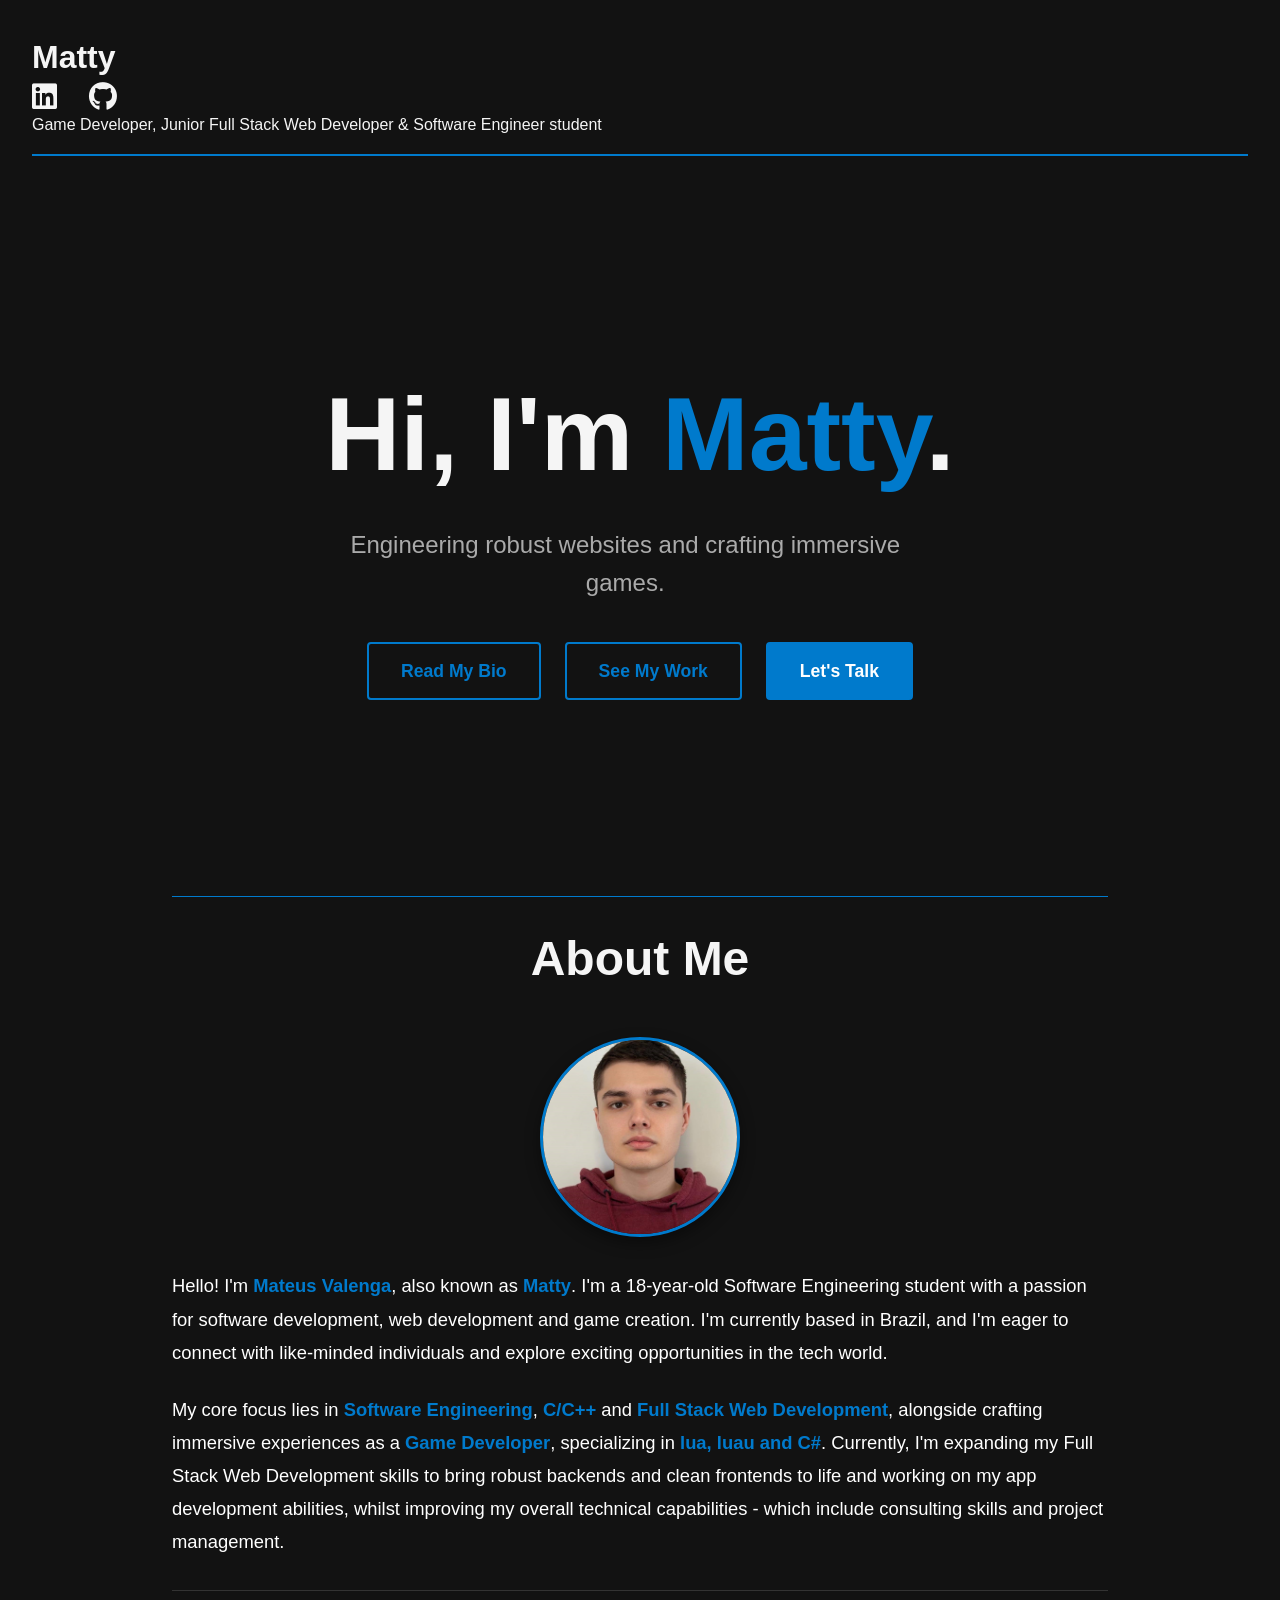
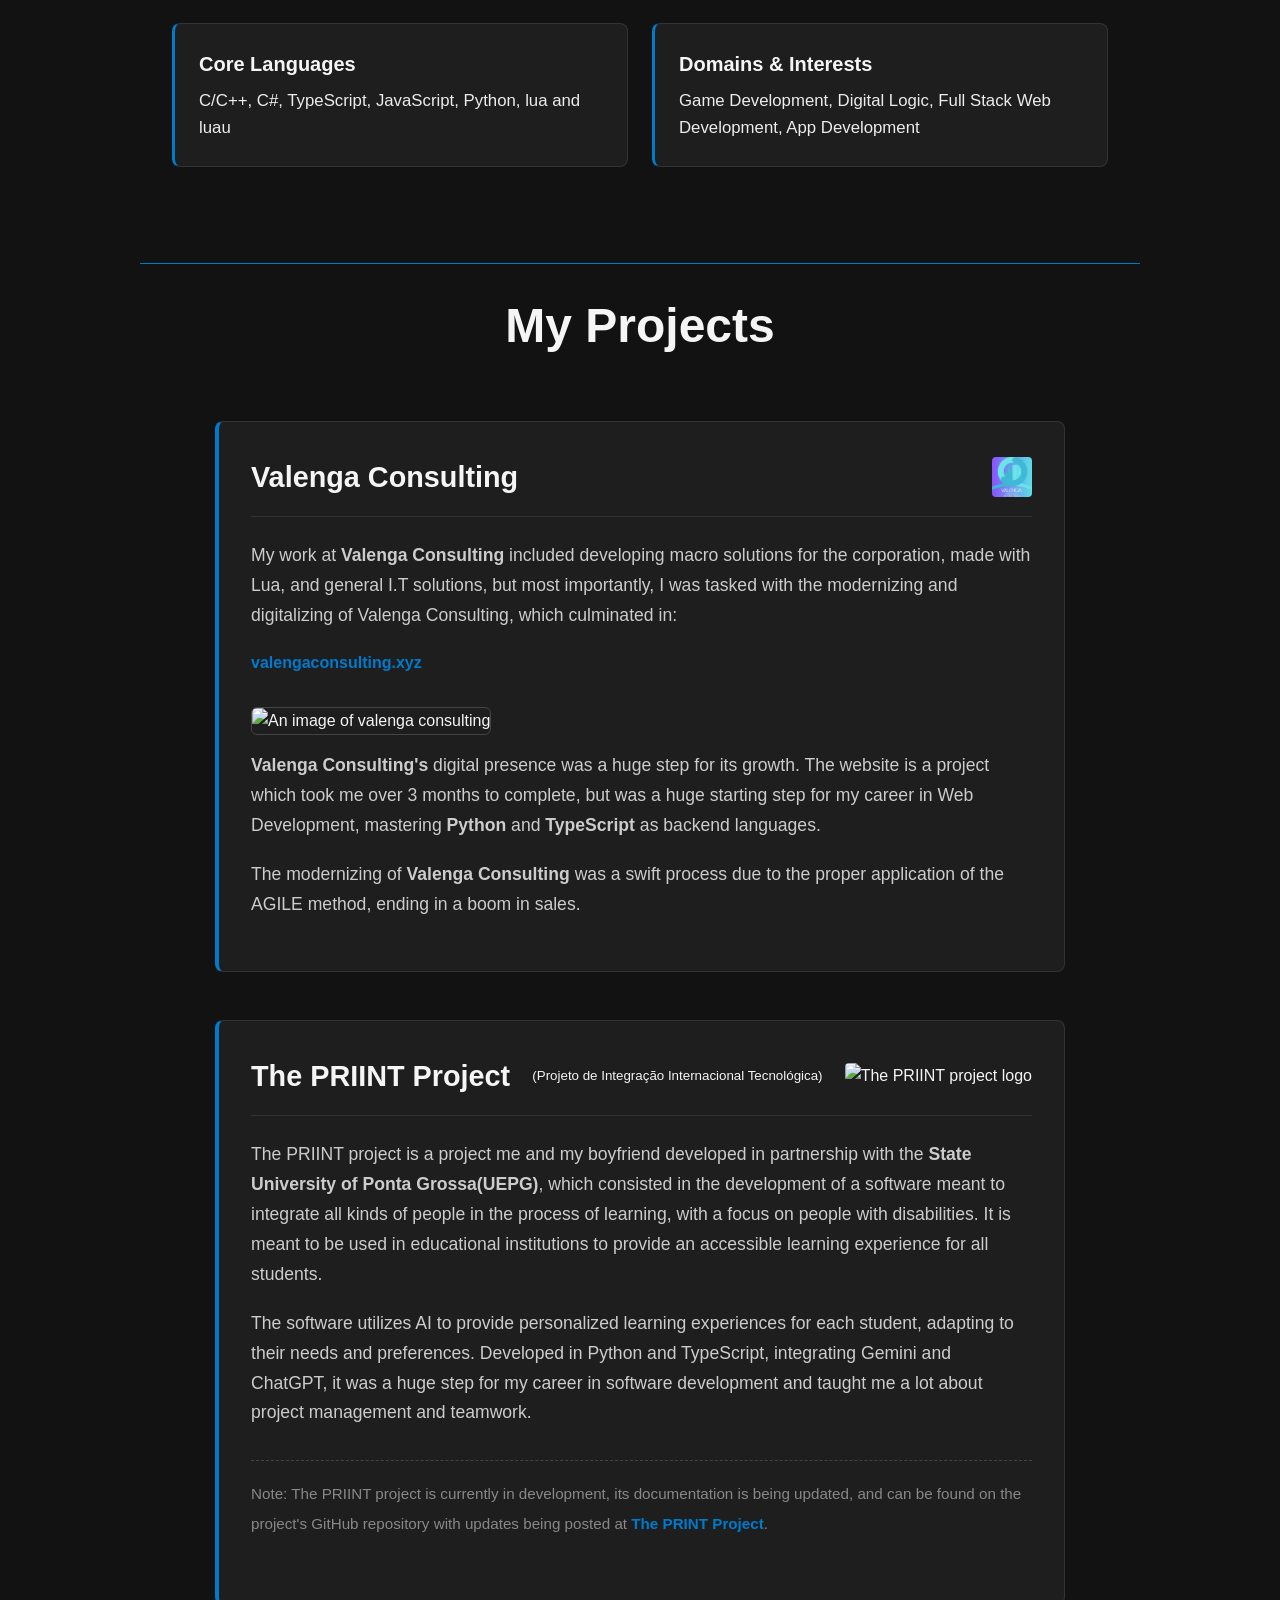
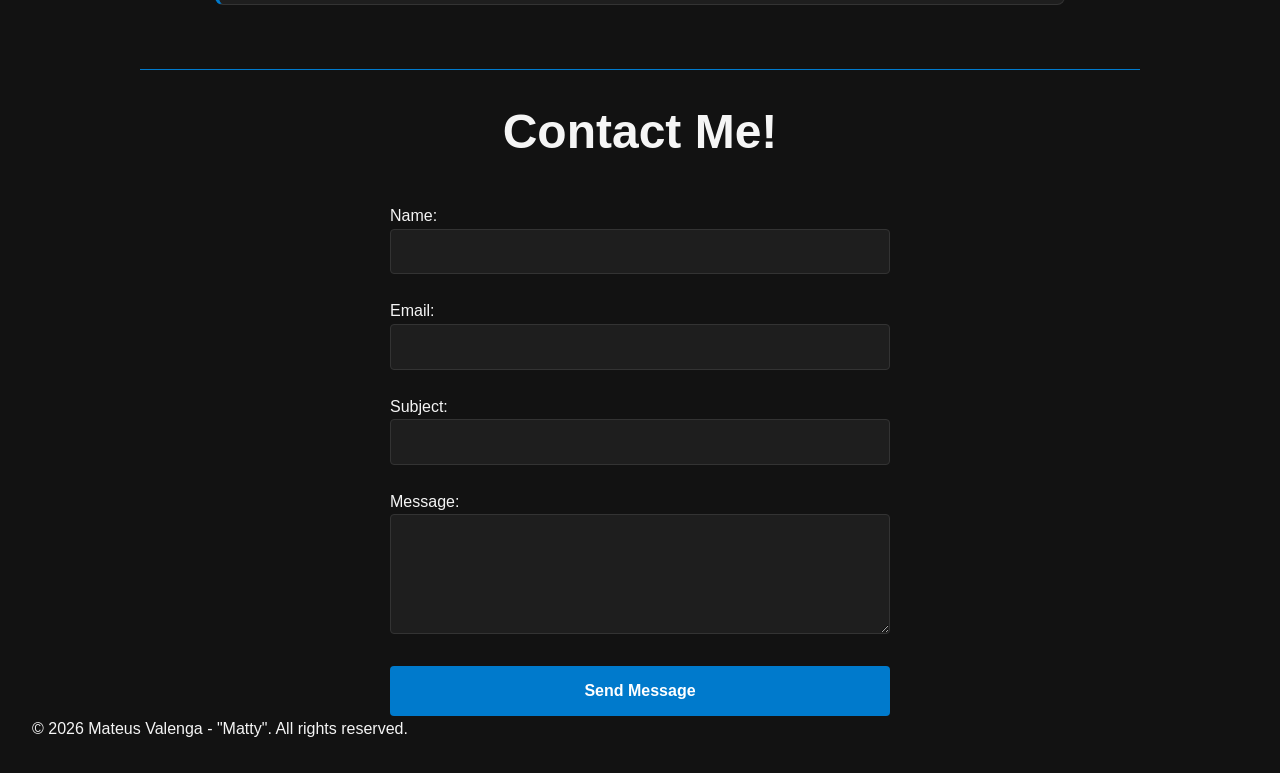
==== homepage.html @ 25f389d3 "things dude, things a" ====
<!DOCTYPE html>
<html lang="en">
    <head>
        <meta charset="UTF-8">
        <meta name="viewport" content="width=device-width, initial-scale=1.0">
        <title>Portfolio Matty</title>
        <link rel="stylesheet" href="https://cdnjs.cloudflare.com/ajax/libs/font-awesome/6.0.0/css/all.min.css">
        <link rel="stylesheet" href="homepage.css">
        <script type="text/javascript" src="https://cdn.jsdelivr.net/npm/@emailjs/browser@4/dist/email.min.js"></script>
    </head>
    <body>
<header>
    <div class="header-name-and-socials">
        <h1>Matty</h1>

        <div class="header-socials">
        <a href="https://www.linkedin.com/in/mateus-valenga-dos-santos-arruda-2534b1403/" target="_blank" class="social-link">
            <i class="fab fa-linkedin"></i>
        </a>
        <a href="https://github.com/Mateusbrfm" target="_blank" class="social-link">
            <i class="fab fa-github"></i>
        </a>
    </div>
        <p>Game Developer, Junior Full Stack Web Developer & Software Engineer student</p>
    </div>

</header>
<main>
    <section id="hero">
    <div class="hero-content">
        <h1>Hi, I'm <span class="highlight">Matty</span>.</h1>
        <p class="subtitle">Engineering robust websites and crafting immersive games.</p>
        
        <div class="hero-buttons">
            <a href="#about" class="btn btn-outline">Read My Bio</a>
            <a href="#projects" class="btn btn-outline">See My Work</a>
            <a href="#contact" class="btn btn-primary">Let's Talk</a>
        </div>
    </div>
</section>
    <section id="about">
        <h2>About Me</h2>
        <div class="about-container">
        <img src="FotoPortfolio.jpg" alt="A Portrait of Mateus Valenga, Matty" class="profile-pic">
            <div class="about-text">
              <p>
                Hello! I'm <strong>Mateus Valenga</strong>, also known as <strong>Matty</strong>. 
                I'm a 18-year-old Software Engineering student with a passion for software development, web development and game creation.
                I'm currently based in Brazil, and I'm eager to connect with like-minded individuals and explore exciting opportunities in the tech world.
                </p>
                <p>
                My core focus lies in <strong>Software Engineering</strong>, <strong>C/C++</strong> and <strong>Full Stack Web Development</strong>,
                alongside crafting immersive experiences as a <strong>Game Developer</strong>, specializing in <strong>lua, luau and C#</strong>. 
                Currently, I'm expanding my Full Stack Web Development skills to bring robust backends and clean frontends to life and working on my app development abilities, whilst improving my overall technical capabilities - which include
                consulting skills and project management.
                 </p>
        </div>
        
        <div class="skills-grid">
            <div class="skill-card">
                <h3>Core Languages</h3>
                <p>C/C++, C#, TypeScript, JavaScript, Python, lua and luau</p>
            </div>
            <div class="skill-card">
                <h3>Domains & Interests</h3>
                <p>Game Development, Digital Logic, Full Stack Web Development, App Development</p>
            </div>
        </div>
        </div>
    </section>
    <section id="projects">    
        <h2>My Projects</h2>
        <div class="projects-container">

            <div class="project-card">
                <div class="project-header">
                    <h3>Valenga Consulting</h3>
                    <img src="valengaconsultoria.png" alt="The logo of Valenga Consulting" class="project-logo">
                </div>
                
                <div class="project-content">  
                    <p>
                       My work at <strong>Valenga Consulting</strong> included developing macro solutions for the corporation, made with Lua,
                       and general I.T solutions, but most importantly, I was tasked with the modernizing and digitalizing of Valenga Consulting, which culminated in:
                    </p>
                    <a href="https://valengaconsulting.xyz" target="_blank" class="project-link">valengaconsulting.xyz</a> 
                    <br>
                    <img src="valengaconsultingsite.png" alt="An image of valenga consulting" class="project-screenshot"><br>
                    
                    <p> 
                    <strong>Valenga Consulting's</strong> digital presence was a huge step for its growth. The website
                        is a project which took me over 3 months to complete, but was a huge starting step for my career in Web Development, mastering 
                       <strong>Python</strong> and <strong>TypeScript</strong> as backend languages.
                    </p>
                    <p> 
                    The modernizing of <strong>Valenga Consulting</strong> was a swift process due to the proper application of the AGILE method, ending in a boom in sales.
                    </p>
                </div>
            </div>

            <div class="project-card">   
                <div class="project-header">
                    <h3>The PRIINT Project</h3>
                    <sub>(Projeto de Integração Internacional Tecnológica)</sub>
                    <img src="..." alt="The PRIINT project logo" class="project-logo">
                </div>

                <div class="project-content">
                    <p>
                        The PRIINT project is a project me and my boyfriend developed in partnership with the <strong>State University of Ponta Grossa(UEPG)</strong>, which consisted in the development of a software 
                        meant to integrate all kinds of people in the process of learning, with a focus on people with disabilities. 
                        It is meant to be used in educational institutions to provide an accessible learning experience for all students.
                    </p>
                    <p>
                        The software utilizes AI to provide personalized learning experiences for each student, adapting to their needs and preferences. 
                        Developed in Python and TypeScript, integrating Gemini and ChatGPT, it was a huge step for my career in software development and taught me a lot about project management and teamwork.
                    </p>
                    <div class="project-note">
                        <p><sub>Note: The PRIINT project is currently in development, its documentation is being updated, and can be found on the project's GitHub repository
                        with updates being posted at <a href="https://www.ThePRIINTproject.com.br" target="_blank" class="project-link">The PRINT Project</a>.</sub></p>
                    </div>
                </div>
            </div>

        </div>
    </section>
    <section id="contact">
        <h2>Contact Me!</h2>
            <form id="contact-form">

                    <div>
                    <label for="name">Name:</label>
                    <input type="text" id="name" name="name" required>
                    </div>

                    <div>               
                    <label for="email">Email:</label>
                    <input type="email" id="email" name="email" required>
                    </div>
                    <div>
                    <label for="title">Subject:</label>
                    <input type="text" id="title" name="title" required>
                    </div>
                    <div>
                    <label for="message">Message:</label>
                    <textarea id="message" name="message" required></textarea>
                    </div>

                    <button type="submit">Send Message</button>
             </form>
         </section>
</main>
    <footer>
        <p>&copy; 2026 Mateus Valenga - "Matty". All rights reserved.</p>
    </footer>

     <script src="homepage.js" defer></script>
    </body>
</html>
---- homepage.css ----
:root {
    --bg-color: #121212;
    --text-color: #f5f5f5;
    --accent-color: #007acc; 
    --input-bg: #1e1e1e;
}

* {
    margin: 0;
    padding: 0;
    box-sizing: border-box;
    font-family: 'Segoe UI', Tahoma, Geneva, Verdana, sans-serif;
}

body {
    background-color: var(--bg-color);
    color: var(--text-color);
    line-height: 1.6;
    padding: 2rem;
}
h2 {
    font-size: 3rem;
    margin-bottom: 2rem;
    padding-bottom: 0.5rem;
    color: var(--text-color);
    text-align: center;
    
}
header {
    border-bottom: 2px solid var(--accent-color);
    padding-bottom: 1rem;
    margin-bottom: 4rem; 
}
.header-socials {
    display: flex;
    gap: 2rem; /* Aumentamos um pouco o espaço para os ícones "respirarem" */
}

.social-link {
    color: var(--text-color);
    font-size: 1.8rem; /* Tamanho confortável para ícones de cabeçalho */
    text-decoration: none;
    transition: transform 0.3s ease, color 0.3s ease;
}

.social-link:hover {
    color: var(--accent-color);
    transform: translateY(-3px); /* Pequena animação de "salto" ao passar o rato */
}

/* Garante que o ícone interno (i) herde o comportamento */
.social-link i {
    display: block;
}

/* --- Hero Section --- */

#hero {
    display: flex;
    flex-direction: column;
    align-items: center;
    justify-content: center;
    min-height: 68vh; /* 68% da tela */
    text-align: center;
    margin-bottom: 2rem;
}

#hero h1 {
    font-size: 6.5rem; 
    margin-bottom: 0.5rem;
    color: var(--text-color);
}

.highlight {
    color: var(--accent-color); 
}

.subtitle {
    font-size: 1.5rem;
    color: #aaaaaa;
    margin-bottom: 2.5rem;
    max-width: 600px;
}

/* --- Hero Buttons --- */
.hero-buttons {
    display: flex;
    gap: 1.5rem;
    justify-content: center;
}

.btn {
    padding: 0.8rem 2rem;
    font-size: 1.1rem;
    font-weight: bold;
    border-radius: 4px;
    text-decoration: none; /* Tira o sublinhado do link */
    transition: all 0.3s ease;
}

.btn-primary {
    background-color: var(--accent-color);
    color: white;
    border: 2px solid var(--accent-color);
}

.btn-primary:hover {
    background-color: #005999;
    border-color: #005999;
}

.btn-outline {
    background-color: transparent;
    color: var(--accent-color);
    border: 2px solid var(--accent-color);
}

.btn-outline:hover {
    background-color: rgba(0, 122, 204, 0.1); /* Um azul super transparente no fundo */
}

/* --- About Section --- */

#about {
    display: flex;
    flex-direction: column;
    align-items: center;
    width: 100%;
    max-width: 1000px; 
    margin: 0 auto 4rem auto; 
    padding: 2rem;
}
#about h2 {
    color: var(--text-color);
    border-top: 1.5px solid var(--accent-color);
    padding-top: 1.5rem;
    width: 100%;
    max-width: 1000px;
    margin: 0 auto 2rem auto;
}

.about-content {
    display: flex;
    flex-direction: column; 
    align-items: center; 
    width: 100%;
}

.profile-pic {
    display: block;
    margin: 0 auto 2rem auto; 
    width: 200px; 
    height: 200px;
    border-radius: 50%; 
    object-fit: cover; 
    border: 3px solid var(--accent-color); 
    box-shadow: 0 6px 15px rgba(0, 0, 0, 0.4)
}


.about-text {
    flex: 1; 
    text-align: left; 
}

.about-text p {
    font-size: 1.15rem;
    color: #ffffff;
    margin-bottom: 1.5rem;
    line-height: 1.8;
}

.about-text strong {
    color: var(--accent-color); 
}


.skills-grid {
    display: grid;
    grid-template-columns: 1fr 1fr; 
    gap: 1.5rem;
    margin-top: 2rem;
    border-top: 1px solid #333; 
    padding-top: 2rem;
}

.skill-card {
    background-color: var(--input-bg); 
    padding: 1.5rem;
    border-radius: 8px;
    border: 1px solid #333;
    border-left: 3px solid var(--accent-color); 
}

.skill-card h3 {
    color: var(--text-color);
    margin-bottom: 0.5rem;
    font-size: 1.25rem;
}

.skill-card p {
    color: #ececec;
    font-size: 1.05rem;
}
/* --- Projects Section --- */
#projects {
    display: flex;
    flex-direction: column;
    align-items: center;
    width: 100%;

    margin: 0 auto 4rem auto;
}

#projects h2 {
    color: var(--text-color);
    border-top: 1.5px solid var(--accent-color);
    padding-top: 1.5rem;
    width: 100%;
    max-width: 1000px;
    margin: 0 auto 3rem auto;
    text-align: center;
}

/* O container que segura todos os cartões */
.projects-container {
    display: flex;
    flex-direction: column;
    gap: 3rem; /* Espaço entre o Projeto 1 e o Projeto 2 */
    width: 100%;
    max-width: 850px; /* Mantém a mesma simetria do About Me */
}
/* O link do projeto, que fica na note do cartão */
.project-link{
    display: inline-block;
    color: var(--accent-color);
    font-weight: bold;
    text-decoration: none;
    margin-bottom: 1rem;
    transition: color 0.2s;
}

/* O Cartão de cada projeto */
.project-card {
    background-color: var(--input-bg);
    border: 1px solid #333;
    border-radius: 8px;
    padding: 2rem;
    border-left: 4px solid var(--accent-color); /* Detalhe visual na lateral */
    transition: transform 0.3s ease, box-shadow 0.3s ease;
}

.project-card:hover {
    transform: translateY(-5px); /* Efeito sutil de levantar ao passar o mouse */
    box-shadow: 0 8px 25px rgba(0, 0, 0, 0.6);
}

/* Cabeçalho do Cartão (Título + Logo) */
.project-header {
    display: flex;
    align-items: center;
    justify-content: space-between;
    margin-bottom: 1.5rem;
    border-bottom: 1px solid #333;
    padding-bottom: 1rem;
}

.project-header h3 {
    font-size: 1.8rem;
    color: var(--text-color);
}

.project-logo {
    max-height: 40px; /* Garante que os logos fiquem num tamanho padronizado */
    border-radius: 4px;
}

/* Textos e Imagens dentro do Cartão */
.project-content p {
    color: #cccccc;
    font-size: 1.1rem;
    margin-bottom: 1.2rem;
    line-height: 1.7;
}

.project-screenshot {
    width: 100%;
    max-height: 400px; /* Impede que prints gigantes quebrem a tela */
    object-fit: cover;
    border-radius: 6px;
    margin: 1rem 0;
    border: 1px solid #444;
}

.project-link {
    display: inline-block;
    color: var(--accent-color);
    font-weight: bold;
    text-decoration: none;
    margin-bottom: 1rem;
    transition: color 0.2s;
}

.project-link:hover {
    color: #fff;
    text-decoration: underline;
}

.project-note {
    margin-top: 2rem;
    padding-top: 1rem;
    border-top: 1px dashed #444;
}

.project-note p, .project-note sub {
    color: #888;
    font-size: 0.95rem;
}
/* --- Contact Section --- */
#contact {
    display: flex;
    flex-direction: column;
    align-items: center; 
    justify-content: center;
    width: 100%;
    margin-top: 4rem; 
}

#contact h2 {
    color: var(--text-color);
    border-top: 1.5px solid var(--accent-color);
    padding-top: 1.5rem; 
    width: 100%;
    max-width: 1000px; 
    margin: 0 auto 1.5rem auto; 
}


#contact-form {
    display: flex;
    flex-direction: column;
    gap: 1.5rem; 
    width: 100%;
    max-width: 500px;
    text-align: left; 
}

input, textarea {
    padding: 0.8rem;
    border: 1px solid #333;
    border-radius: 4px;
    background-color: var(--input-bg);
    color: var(--text-color);
    font-size: 1rem;
    text-align: left;
    width: 100%; 
}

textarea {
    resize: vertical;
    min-height: 120px;

}

/* --- Contact Form Button --- */
button {
    padding: 1rem;
    background-color: var(--accent-color);
    color: white;
    border: none;
    border-radius: 4px;
    cursor: pointer;
    font-size: 1rem;
    font-weight: bold;
    transition: background-color 0.3s ease;
}

button:hover {
    background-color: #005999;
}

button:disabled {
    background-color: #555;
    cursor: not-allowed;
}
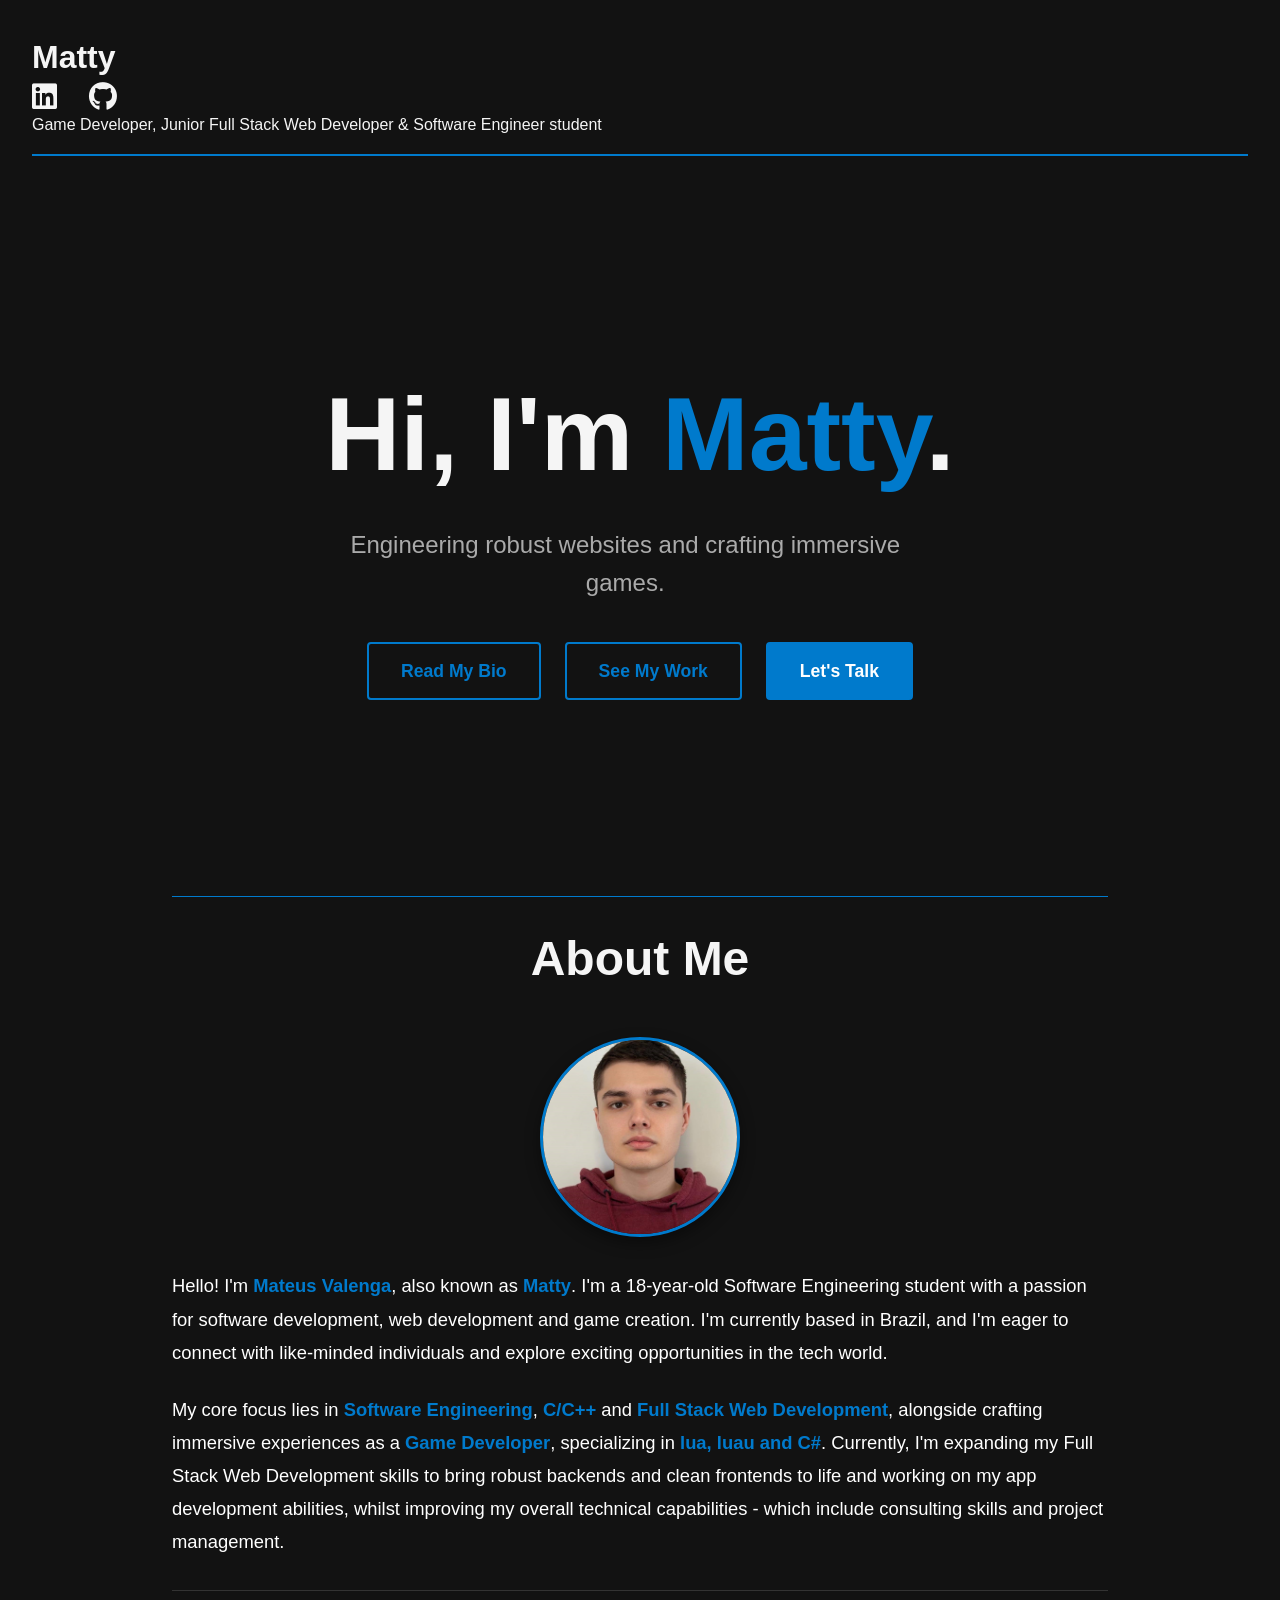
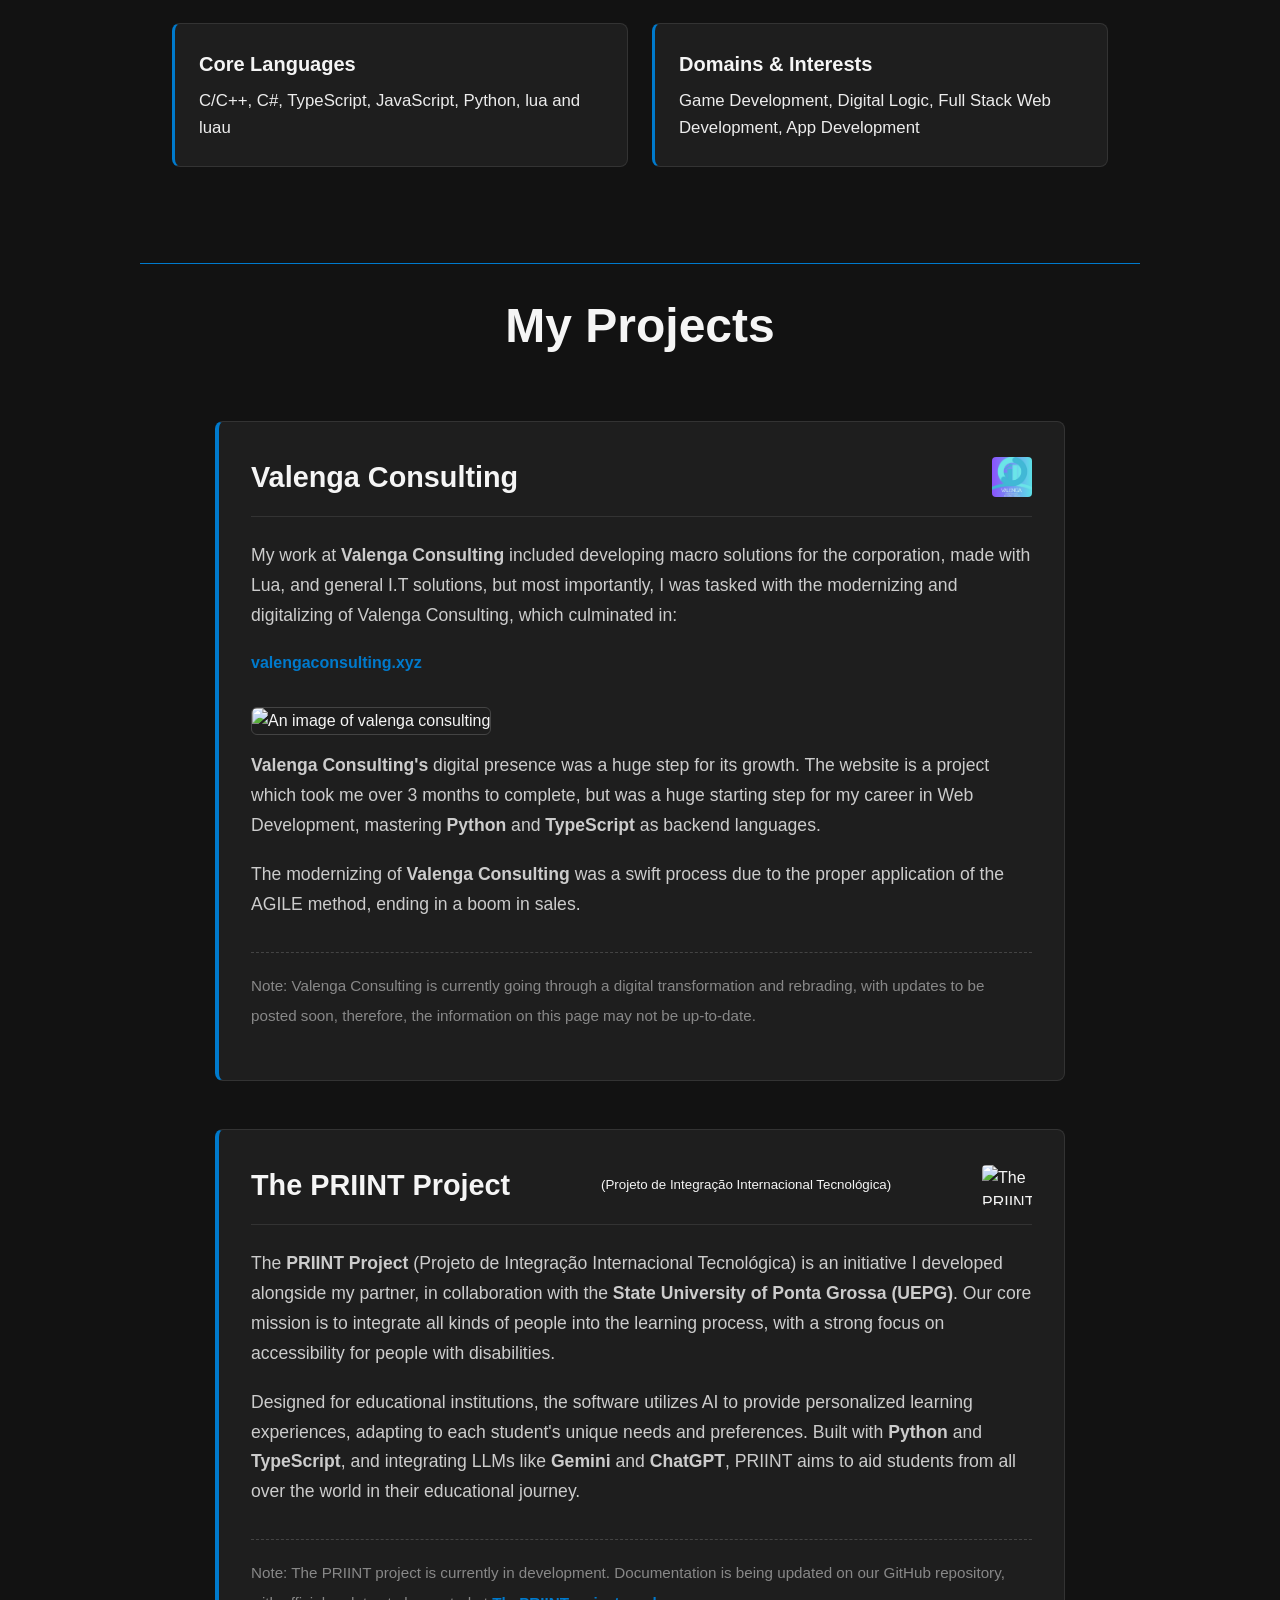
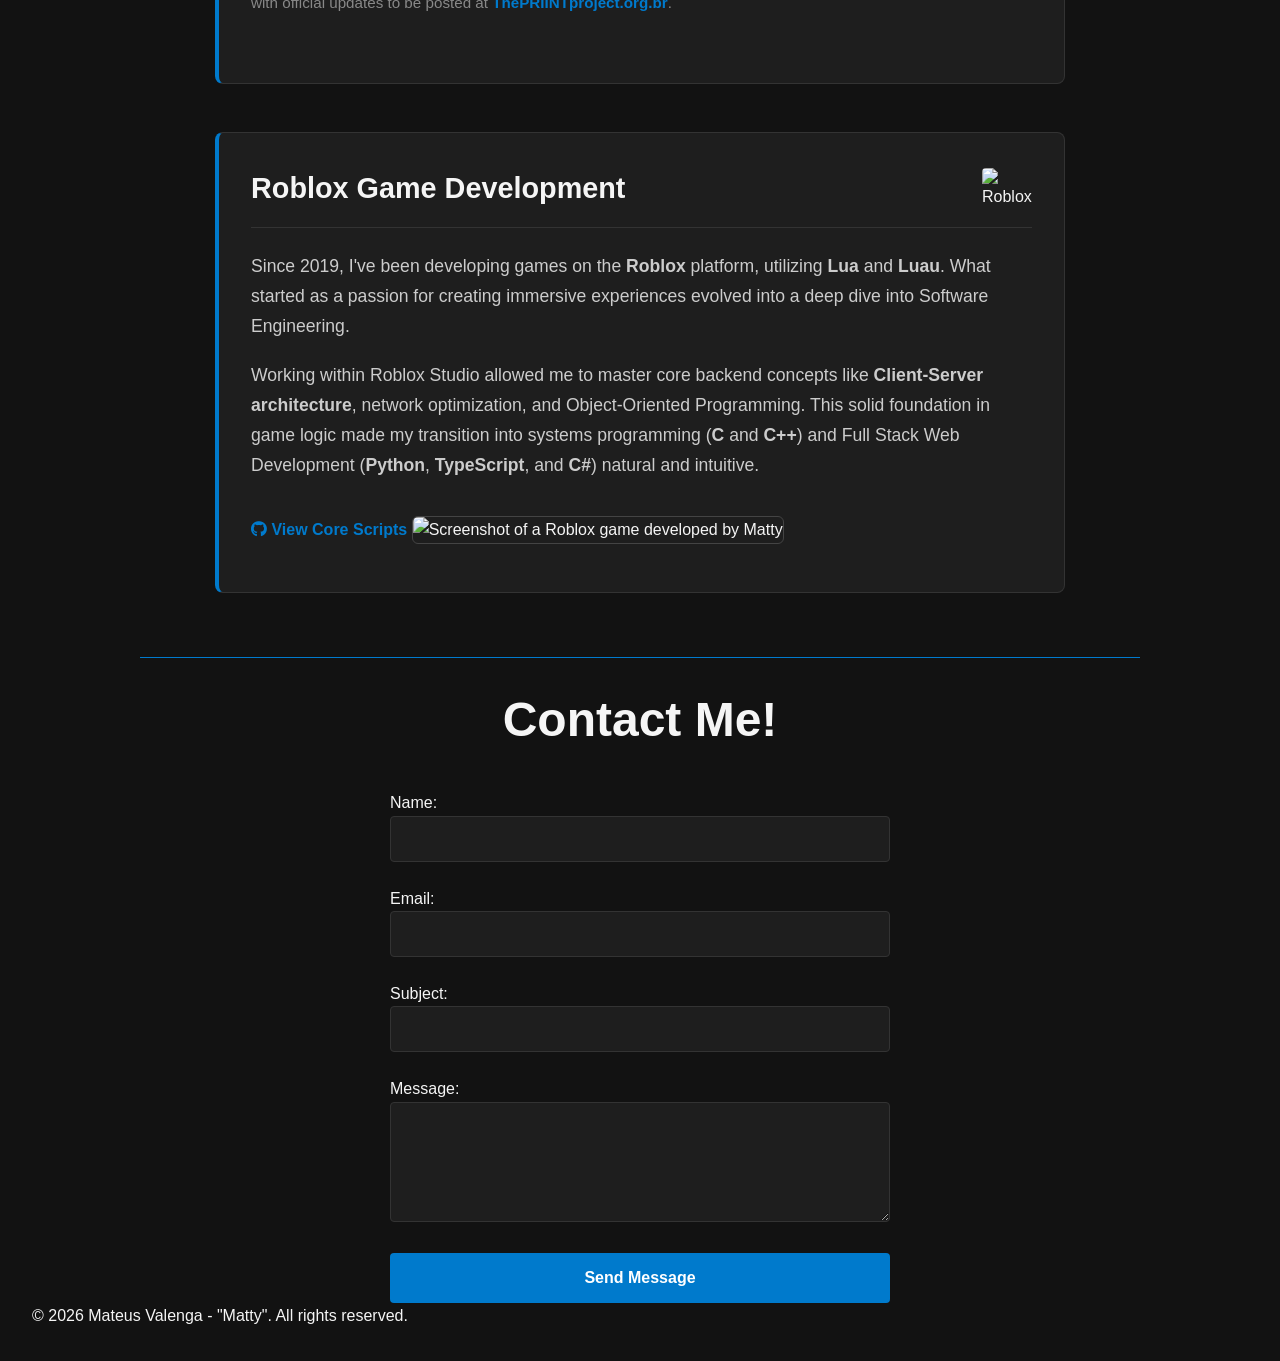
==== commit 284e3569: "third commit" ====
--- a/homepage.html
+++ b/homepage.html
@@ -17,7 +17,7 @@
         <a href="https://www.linkedin.com/in/mateus-valenga-dos-santos-arruda-2534b1403/" target="_blank" class="social-link">
             <i class="fab fa-linkedin"></i>
         </a>
-        <a href="https://github.com/Mateusbrfm" target="_blank" class="social-link">
+        <a href="https://github.com/TyxMatty" target="_blank" class="social-link">
             <i class="fab fa-github"></i>
         </a>
     </div>
@@ -37,11 +37,11 @@
             <a href="#contact" class="btn btn-primary">Let's Talk</a>
         </div>
     </div>
-</section>
+    </section>
     <section id="about">
         <h2>About Me</h2>
         <div class="about-container">
-        <img src="FotoPortfolio.jpg" alt="A Portrait of Mateus Valenga, Matty" class="profile-pic">
+         <img src="FotoPortfolio.jpg" alt="A Portrait of Mateus Valenga, Matty" class="profile-pic">
             <div class="about-text">
               <p>
                 Hello! I'm <strong>Mateus Valenga</strong>, also known as <strong>Matty</strong>. 
@@ -54,31 +54,31 @@
                 Currently, I'm expanding my Full Stack Web Development skills to bring robust backends and clean frontends to life and working on my app development abilities, whilst improving my overall technical capabilities - which include
                 consulting skills and project management.
                  </p>
-        </div>
+            </div>
         
-        <div class="skills-grid">
-            <div class="skill-card">
+            <div class="skills-grid">
+                <div class="skill-card">
                 <h3>Core Languages</h3>
                 <p>C/C++, C#, TypeScript, JavaScript, Python, lua and luau</p>
+                </div>
+
+                <div class="skill-card">
+                   <h3>Domains & Interests</h3>
+                    <p>Game Development, Digital Logic, Full Stack Web Development, App Development</p>
+                </div>
             </div>
-            <div class="skill-card">
-                <h3>Domains & Interests</h3>
-                <p>Game Development, Digital Logic, Full Stack Web Development, App Development</p>
-            </div>
-        </div>
         </div>
     </section>
     <section id="projects">    
-        <h2>My Projects</h2>
-        <div class="projects-container">
-
-            <div class="project-card">
-                <div class="project-header">
+     <h2>My Projects</h2>
+       <div class="projects-container">
+         <div class="project-card">
+             <div class="project-header">
                     <h3>Valenga Consulting</h3>
                     <img src="valengaconsultoria.png" alt="The logo of Valenga Consulting" class="project-logo">
-                </div>
+             </div>
                 
-                <div class="project-content">  
+             <div class="project-content">  
                     <p>
                        My work at <strong>Valenga Consulting</strong> included developing macro solutions for the corporation, made with Lua,
                        and general I.T solutions, but most importantly, I was tasked with the modernizing and digitalizing of Valenga Consulting, which culminated in:
@@ -95,9 +95,11 @@
                     <p> 
                     The modernizing of <strong>Valenga Consulting</strong> was a swift process due to the proper application of the AGILE method, ending in a boom in sales.
                     </p>
-                </div>
-            </div>
-
+                    <div class="project-note">
+                        <p><sub>Note: Valenga Consulting is currently going through a digital transformation and rebrading, with updates to be posted soon, therefore, the information on this page may not be up-to-date.</sub></p>
+                    </div>
+             </div>
+         </div>
             <div class="project-card">   
                 <div class="project-header">
                     <h3>The PRIINT Project</h3>
@@ -107,32 +109,47 @@
 
                 <div class="project-content">
                     <p>
-                        The PRIINT project is a project me and my boyfriend developed in partnership with the <strong>State University of Ponta Grossa(UEPG)</strong>, which consisted in the development of a software 
-                        meant to integrate all kinds of people in the process of learning, with a focus on people with disabilities. 
-                        It is meant to be used in educational institutions to provide an accessible learning experience for all students.
+                        The <strong>PRIINT Project</strong> (Projeto de Integração Internacional Tecnológica) is an initiative I developed alongside my partner, in collaboration with the <strong>State University of Ponta Grossa (UEPG)</strong>. 
+                        Our core mission is to integrate all kinds of people into the learning process, with a strong focus on accessibility for people with disabilities.
                     </p>
                     <p>
-                        The software utilizes AI to provide personalized learning experiences for each student, adapting to their needs and preferences. 
-                        Developed in Python and TypeScript, integrating Gemini and ChatGPT, it was a huge step for my career in software development and taught me a lot about project management and teamwork.
+                        Designed for educational institutions, the software utilizes AI to provide personalized learning experiences, adapting to each student's unique needs and preferences. 
+                        Built with <strong>Python</strong> and <strong>TypeScript</strong>, and integrating LLMs like <strong>Gemini</strong> and <strong>ChatGPT</strong>, PRIINT aims to aid students from all over the world in their educational journey.
                     </p>
                     <div class="project-note">
-                        <p><sub>Note: The PRIINT project is currently in development, its documentation is being updated, and can be found on the project's GitHub repository
-                        with updates being posted at <a href="https://www.ThePRIINTproject.com.br" target="_blank" class="project-link">The PRINT Project</a>.</sub></p>
+                        <p><sub>Note: The PRIINT project is currently in development. Documentation is being updated on our GitHub repository, with official updates to be posted at <a href="https://www.ThePRIINTproject.org.br" target="_blank" class="project-link">ThePRIINTproject.org.br</a>.</sub></p>
                     </div>
                 </div>
             </div>
+            <div class="project-card">
+                <div class="project-header">
+                    <h3>Roblox Game Development</h3>
+                    <img src="Roblox_StudioLOGO.png" alt="Roblox Studio Logo" class="project-logo">
+                </div>
 
-        </div>
+                <div class="project-content">
+                    <p>
+                        Since 2019, I've been developing games on the <strong>Roblox</strong> platform, utilizing <strong>Lua</strong> and <strong>Luau</strong>. What started as a passion for creating immersive experiences evolved into a deep dive into Software Engineering.
+                    </p>
+                        <p>
+                            Working within Roblox Studio allowed me to master core backend concepts like <strong>Client-Server architecture</strong>, network optimization, and Object-Oriented Programming. This solid foundation in game logic made my transition into systems programming (<strong>C</strong> and <strong>C++</strong>) and Full Stack Web Development (<strong>Python</strong>, <strong>TypeScript</strong>, and <strong>C#</strong>) natural and intuitive.
+                        </p>
+                    
+                    <a href="https://github.com/TyxMatty/roblox-scripts" target="_blank" class="project-link">
+                        <i class="fab fa-github"></i> View Core Scripts
+                    </a>
+                    
+                    <img src="..." alt="Screenshot of a Roblox game developed by Matty" class="project-screenshot">
+                </div>
+            </div>
     </section>
     <section id="contact">
         <h2>Contact Me!</h2>
             <form id="contact-form">
-
                     <div>
                     <label for="name">Name:</label>
                     <input type="text" id="name" name="name" required>
                     </div>
-
                     <div>               
                     <label for="email">Email:</label>
                     <input type="email" id="email" name="email" required>
@@ -145,7 +162,6 @@
                     <label for="message">Message:</label>
                     <textarea id="message" name="message" required></textarea>
                     </div>
-
                     <button type="submit">Send Message</button>
              </form>
          </section>
--- a/homepage.css
+++ b/homepage.css
@@ -33,22 +33,21 @@
 }
 .header-socials {
     display: flex;
-    gap: 2rem; /* Aumentamos um pouco o espaço para os ícones "respirarem" */
+    gap: 2rem; 
 }
 
 .social-link {
     color: var(--text-color);
-    font-size: 1.8rem; /* Tamanho confortável para ícones de cabeçalho */
+    font-size: 1.8rem; 
     text-decoration: none;
     transition: transform 0.3s ease, color 0.3s ease;
 }
 
 .social-link:hover {
     color: var(--accent-color);
-    transform: translateY(-3px); /* Pequena animação de "salto" ao passar o rato */
-}
-
-/* Garante que o ícone interno (i) herde o comportamento */
+    transform: translateY(-3px); 
+
+}
 .social-link i {
     display: block;
 }
@@ -94,7 +93,7 @@
     font-size: 1.1rem;
     font-weight: bold;
     border-radius: 4px;
-    text-decoration: none; /* Tira o sublinhado do link */
+    text-decoration: none; 
     transition: all 0.3s ease;
 }
 
@@ -116,7 +115,7 @@
 }
 
 .btn-outline:hover {
-    background-color: rgba(0, 122, 204, 0.1); /* Um azul super transparente no fundo */
+    background-color: rgba(0, 122, 204, 0.1); 
 }
 
 /* --- About Section --- */
@@ -226,11 +225,11 @@
 .projects-container {
     display: flex;
     flex-direction: column;
-    gap: 3rem; /* Espaço entre o Projeto 1 e o Projeto 2 */
-    width: 100%;
-    max-width: 850px; /* Mantém a mesma simetria do About Me */
-}
-/* O link do projeto, que fica na note do cartão */
+    gap: 3rem; 
+    width: 100%;
+    max-width: 850px; 
+}
+
 .project-link{
     display: inline-block;
     color: var(--accent-color);
@@ -240,22 +239,22 @@
     transition: color 0.2s;
 }
 
-/* O Cartão de cada projeto */
+
 .project-card {
     background-color: var(--input-bg);
     border: 1px solid #333;
     border-radius: 8px;
     padding: 2rem;
-    border-left: 4px solid var(--accent-color); /* Detalhe visual na lateral */
+    border-left: 4px solid var(--accent-color); 
     transition: transform 0.3s ease, box-shadow 0.3s ease;
 }
 
 .project-card:hover {
-    transform: translateY(-5px); /* Efeito sutil de levantar ao passar o mouse */
+    transform: translateY(-5px); 
     box-shadow: 0 8px 25px rgba(0, 0, 0, 0.6);
 }
 
-/* Cabeçalho do Cartão (Título + Logo) */
+
 .project-header {
     display: flex;
     align-items: center;
@@ -272,7 +271,10 @@
 
 .project-logo {
     max-height: 40px; /* Garante que os logos fiquem num tamanho padronizado */
+    min-height: 40px;
+    max-width: 50px;
     border-radius: 4px;
+    object-fit: cover;
 }
 
 /* Textos e Imagens dentro do Cartão */
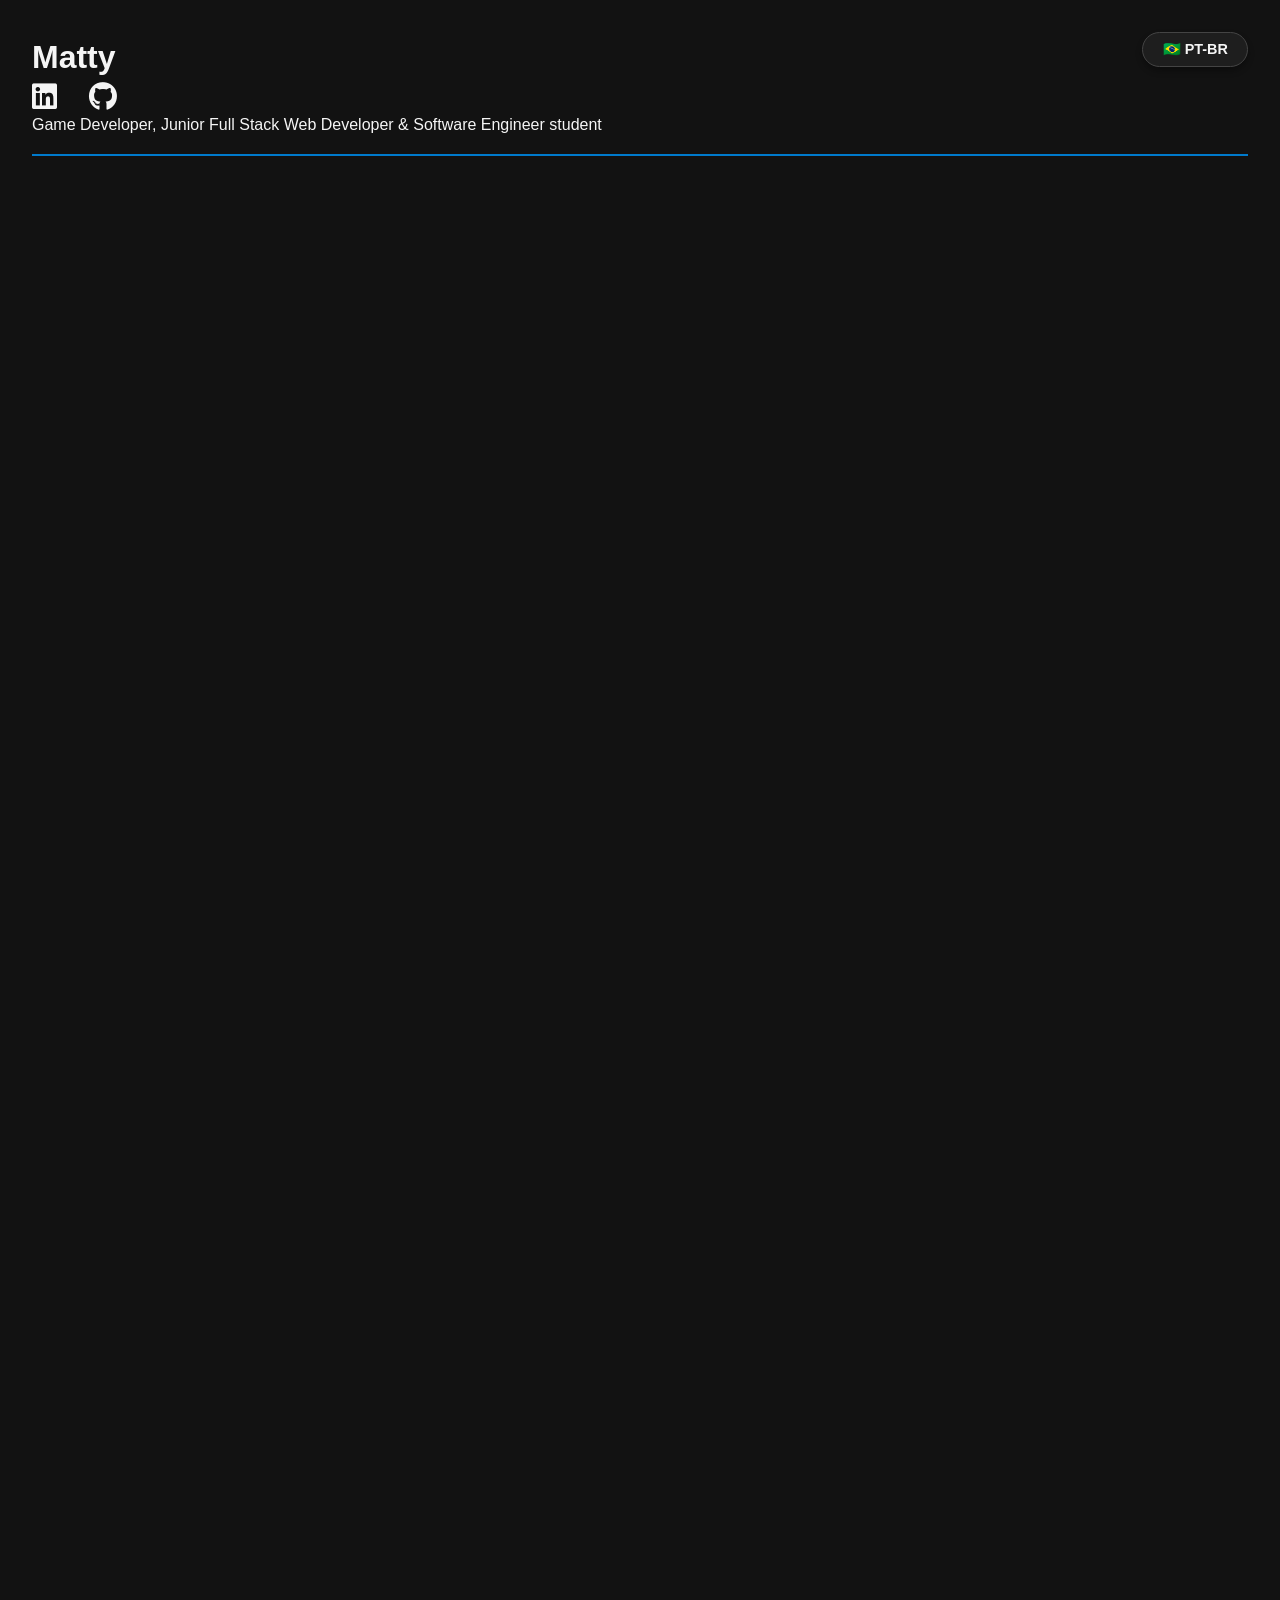
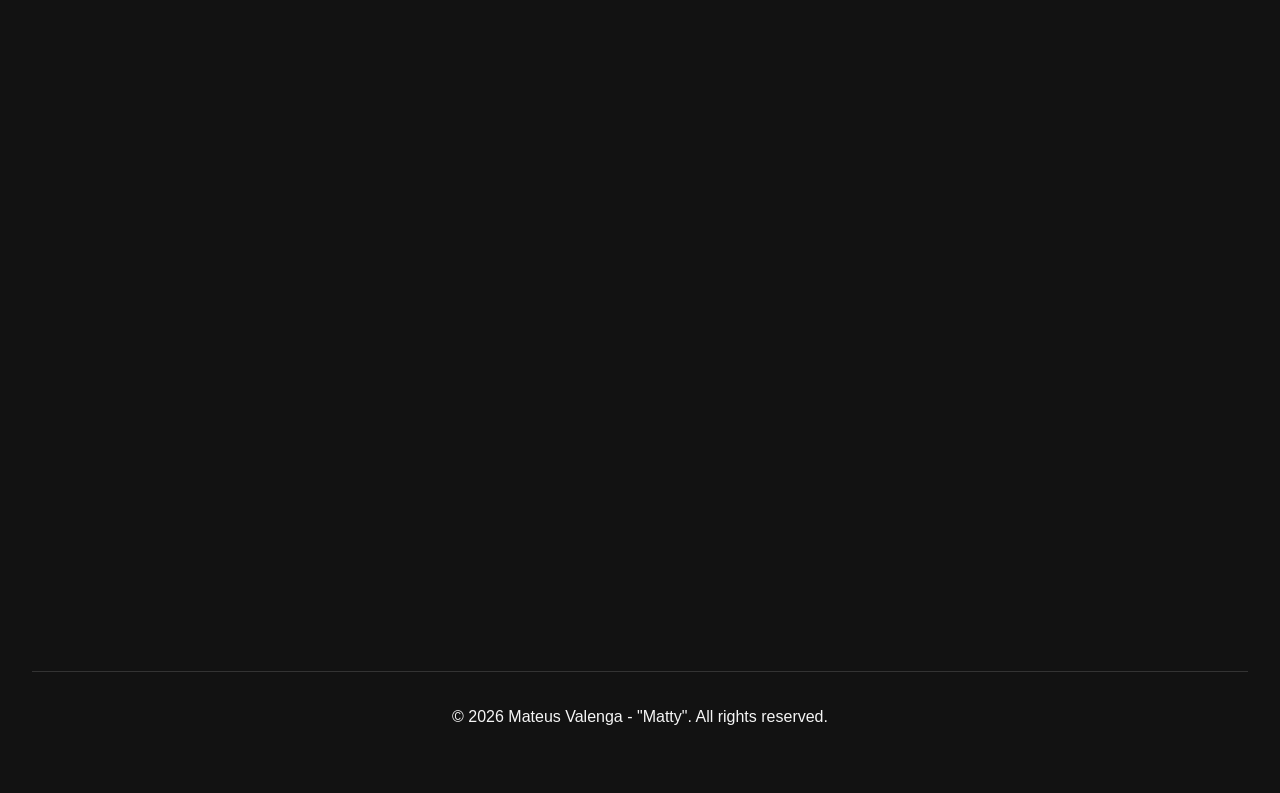
==== commit fb6c05c4: "feat: first release of the responsive portfolio with i18n" ====
--- a/homepage.html
+++ b/homepage.html
@@ -9,6 +9,9 @@
         <script type="text/javascript" src="https://cdn.jsdelivr.net/npm/@emailjs/browser@4/dist/email.min.js"></script>
     </head>
     <body>
+<div class="progress-container">
+    <div class="progress-bar" id="myBar"></div>
+</div>
 <header>
     <div class="header-name-and-socials">
         <h1>Matty</h1>
@@ -20,35 +23,38 @@
         <a href="https://github.com/TyxMatty" target="_blank" class="social-link">
             <i class="fab fa-github"></i>
         </a>
+        <button id="lang-btn" class="lang-toggle">
+            🇧🇷 PT-BR
+        </button>
     </div>
-        <p>Game Developer, Junior Full Stack Web Developer & Software Engineer student</p>
+        <p data-i18n="header-desc">Game Developer, Junior Full Stack Web Developer & Software Engineer student</p>
     </div>
 
 </header>
 <main>
-    <section id="hero">
-    <div class="hero-content">
-        <h1>Hi, I'm <span class="highlight">Matty</span>.</h1>
-        <p class="subtitle">Engineering robust websites and crafting immersive games.</p>
-        
-        <div class="hero-buttons">
-            <a href="#about" class="btn btn-outline">Read My Bio</a>
-            <a href="#projects" class="btn btn-outline">See My Work</a>
-            <a href="#contact" class="btn btn-primary">Let's Talk</a>
+<section id="hero" class="hidden-section">
+        <div class="hero-content">
+            <h1 data-i18n="hero-title">Hi, I'm <span class="highlight">Matty</span>.</h1>
+            <p class="subtitle" data-i18n="hero-subtitle">Engineering robust websites and crafting immersive games.</p>
+            
+            <div class="hero-buttons">
+                <a href="#about" class="btn btn-outline" data-i18n="btn-bio">Read My Bio</a>
+                <a href="#projects" class="btn btn-outline" data-i18n="btn-work">See My Work</a>
+                <a href="#contact" class="btn btn-primary" data-i18n="btn-contact">Let's Talk</a>
+            </div>
         </div>
-    </div>
     </section>
-    <section id="about">
-        <h2>About Me</h2>
+    <section id="about" class="hidden-section">
+        <h2 data-i18n="about-title">About Me</h2>
         <div class="about-container">
-         <img src="FotoPortfolio.jpg" alt="A Portrait of Mateus Valenga, Matty" class="profile-pic">
             <div class="about-text">
-              <p>
+             <img src="FotoPortfolio.jpg" alt="A Portrait of Mateus Valenga, Matty" class="profile-pic">
+              <p data-i18n="about-bio1">
                 Hello! I'm <strong>Mateus Valenga</strong>, also known as <strong>Matty</strong>. 
-                I'm a 18-year-old Software Engineering student with a passion for software development, web development and game creation.
+                I'm a 17-year-old Software Engineering student with a passion for software development, web development and game creation.
                 I'm currently based in Brazil, and I'm eager to connect with like-minded individuals and explore exciting opportunities in the tech world.
                 </p>
-                <p>
+                <p data-i18n="about-bio2">
                 My core focus lies in <strong>Software Engineering</strong>, <strong>C/C++</strong> and <strong>Full Stack Web Development</strong>,
                 alongside crafting immersive experiences as a <strong>Game Developer</strong>, specializing in <strong>lua, luau and C#</strong>. 
                 Currently, I'm expanding my Full Stack Web Development skills to bring robust backends and clean frontends to life and working on my app development abilities, whilst improving my overall technical capabilities - which include
@@ -56,82 +62,101 @@
                  </p>
             </div>
         
-            <div class="skills-grid">
+            <div class="skills-grid" class="hidden-section">
                 <div class="skill-card">
-                <h3>Core Languages</h3>
+                <h3 data-i18n="skills-core-languages">Core Languages</h3>
                 <p>C/C++, C#, TypeScript, JavaScript, Python, lua and luau</p>
                 </div>
 
                 <div class="skill-card">
-                   <h3>Domains & Interests</h3>
-                    <p>Game Development, Digital Logic, Full Stack Web Development, App Development</p>
-                </div>
-            </div>
+                   <h3 data-i18n="skills-domains-title">Domains & Interests</h3>
+                    <p data-i18n="skills-domains-desc">Game Development, Digital Logic, Full Stack Web Development, App Development</p>
+                </div>
+            </div>
+            <div class="accomplishments-grid">
+                <div class="accomplishment-card">
+                    <h3 data-i18n="acc-oba-title">OBA Gold medalist</h3>
+                    <p data-i18n="acc-oba-desc">I won the gold medal at the OBA (Olimpíada Brasileira de Astronomia), which demonstrated excellence in astronomical knowledge, problem-solving and logic related skills.</p>
+                    <img src="OBA.png" alt="A picture of the OBA medal won by Matty" class="accomplishment-image">
+                </div>
+
+                <div class="accomplishment-card">
+                    <h3 data-i18n="acc-ambev-title">AMBEV-Consulting</h3>
+                    <p data-i18n="acc-ambev-desc">I was hired as a junior consultant to work on various I.T-related projects, mostly involving SAP, automation and database management.</p>
+                    <img src="AMBEV.png" alt="A picture of AMBEV" class="accomplishment-image">
+                </div>
+
+                <div class="accomplishment-card">
+                    <h3 data-i18n="acc-milestones-title">Academic & Professional Milestones</h3>
+                    <p data-i18n="acc-milestones-desc">I completed multiple courses in software engineering, web development, and game creation, enhancing my technical skills and knowledge, such as getting admitted in UEPG and 
+                    other institutions.</p>
+                    <img src="UEPGlogo.png" alt="A picture of UEPG's logo" class="accomplishment-image">
+                </div>
         </div>
     </section>
-    <section id="projects">    
-     <h2>My Projects</h2>
+    <section id="projects" class="hidden-section">
+     <h2 data-i18n="projects-title">My Projects</h2>
        <div class="projects-container">
          <div class="project-card">
              <div class="project-header">
-                    <h3>Valenga Consulting</h3>
+                    <h3 data-i18n="projects-valenga">Valenga Consulting</h3>
                     <img src="valengaconsultoria.png" alt="The logo of Valenga Consulting" class="project-logo">
              </div>
                 
              <div class="project-content">  
-                    <p>
+                    <p data-i18n="projects-valenga-description1">
                        My work at <strong>Valenga Consulting</strong> included developing macro solutions for the corporation, made with Lua,
                        and general I.T solutions, but most importantly, I was tasked with the modernizing and digitalizing of Valenga Consulting, which culminated in:
                     </p>
                     <a href="https://valengaconsulting.xyz" target="_blank" class="project-link">valengaconsulting.xyz</a> 
                     <br>
-                    <img src="valengaconsultingsite.png" alt="An image of valenga consulting" class="project-screenshot"><br>
+                    <img src="valengaconsultingsite.png" alt="An image of valenga consulting's website" class="project-screenshot"><br>
                     
-                    <p> 
+                    <p data-i18n="projects-valenga-description2">
                     <strong>Valenga Consulting's</strong> digital presence was a huge step for its growth. The website
                         is a project which took me over 3 months to complete, but was a huge starting step for my career in Web Development, mastering 
                        <strong>Python</strong> and <strong>TypeScript</strong> as backend languages.
                     </p>
-                    <p> 
+                    <p data-i18n="projects-valenga-description3">
                     The modernizing of <strong>Valenga Consulting</strong> was a swift process due to the proper application of the AGILE method, ending in a boom in sales.
                     </p>
-                    <div class="project-note">
+                    <div class="project-note" data-i18n="projects-valenga-note">
                         <p><sub>Note: Valenga Consulting is currently going through a digital transformation and rebrading, with updates to be posted soon, therefore, the information on this page may not be up-to-date.</sub></p>
                     </div>
              </div>
          </div>
             <div class="project-card">   
                 <div class="project-header">
-                    <h3>The PRIINT Project</h3>
+                    <h3 data-i18n="projects-priint-title">The PRIINT Project</h3>
                     <sub>(Projeto de Integração Internacional Tecnológica)</sub>
                     <img src="..." alt="The PRIINT project logo" class="project-logo">
                 </div>
 
                 <div class="project-content">
-                    <p>
+                    <p data-i18n="projects-priint-description1">
                         The <strong>PRIINT Project</strong> (Projeto de Integração Internacional Tecnológica) is an initiative I developed alongside my partner, in collaboration with the <strong>State University of Ponta Grossa (UEPG)</strong>. 
                         Our core mission is to integrate all kinds of people into the learning process, with a strong focus on accessibility for people with disabilities.
                     </p>
-                    <p>
+                    <p data-i18n="projects-priint-description2">
                         Designed for educational institutions, the software utilizes AI to provide personalized learning experiences, adapting to each student's unique needs and preferences. 
                         Built with <strong>Python</strong> and <strong>TypeScript</strong>, and integrating LLMs like <strong>Gemini</strong> and <strong>ChatGPT</strong>, PRIINT aims to aid students from all over the world in their educational journey.
                     </p>
-                    <div class="project-note">
+                    <div class="project-note" data-i18n="projects-priint-note">
                         <p><sub>Note: The PRIINT project is currently in development. Documentation is being updated on our GitHub repository, with official updates to be posted at <a href="https://www.ThePRIINTproject.org.br" target="_blank" class="project-link">ThePRIINTproject.org.br</a>.</sub></p>
                     </div>
                 </div>
             </div>
             <div class="project-card">
                 <div class="project-header">
-                    <h3>Roblox Game Development</h3>
+                    <h3 data-i18n="projects-roblox-title">Roblox Game Development</h3>
                     <img src="Roblox_StudioLOGO.png" alt="Roblox Studio Logo" class="project-logo">
                 </div>
 
                 <div class="project-content">
-                    <p>
+                    <p data-i18n="projects-roblox-description1">
                         Since 2019, I've been developing games on the <strong>Roblox</strong> platform, utilizing <strong>Lua</strong> and <strong>Luau</strong>. What started as a passion for creating immersive experiences evolved into a deep dive into Software Engineering.
                     </p>
-                        <p>
+                        <p data-i18n="projects-roblox-description2">
                             Working within Roblox Studio allowed me to master core backend concepts like <strong>Client-Server architecture</strong>, network optimization, and Object-Oriented Programming. This solid foundation in game logic made my transition into systems programming (<strong>C</strong> and <strong>C++</strong>) and Full Stack Web Development (<strong>Python</strong>, <strong>TypeScript</strong>, and <strong>C#</strong>) natural and intuitive.
                         </p>
                     
@@ -139,35 +164,35 @@
                         <i class="fab fa-github"></i> View Core Scripts
                     </a>
                     
-                    <img src="..." alt="Screenshot of a Roblox game developed by Matty" class="project-screenshot">
+                    <img src="image.png" alt="Screenshot of a Roblox game developed by Matty" class="project-screenshot">
                 </div>
             </div>
     </section>
-    <section id="contact">
-        <h2>Contact Me!</h2>
+    <section id="contact" class="hidden-section">
+        <h2 data-i18n="contact-title">Contact Me!</h2>
             <form id="contact-form">
                     <div>
-                    <label for="name">Name:</label>
+                    <label for="name" data-i18n="contact-name">Name:</label>
                     <input type="text" id="name" name="name" required>
                     </div>
                     <div>               
-                    <label for="email">Email:</label>
+                    <label for="email" data-i18n="contact-email">Email:</label>
                     <input type="email" id="email" name="email" required>
                     </div>
                     <div>
-                    <label for="title">Subject:</label>
+                    <label for="title" data-i18n="contact-subject">Subject:</label>
                     <input type="text" id="title" name="title" required>
                     </div>
                     <div>
-                    <label for="message">Message:</label>
+                    <label for="message" data-i18n="contact-message">Message:</label>
                     <textarea id="message" name="message" required></textarea>
                     </div>
-                    <button type="submit">Send Message</button>
+                    <button type="submit" data-i18n="contact-submit">Send Message</button>
              </form>
          </section>
 </main>
     <footer>
-        <p>&copy; 2026 Mateus Valenga - "Matty". All rights reserved.</p>
+        <p data-i18n="footer-text">&copy; 2026 Mateus Valenga - "Matty". All rights reserved.</p>
     </footer>
 
      <script src="homepage.js" defer></script>
--- a/homepage.css
+++ b/homepage.css
@@ -26,10 +26,14 @@
     text-align: center;
     
 }
+/* --- Header --- */
+
 header {
     border-bottom: 2px solid var(--accent-color);
     padding-bottom: 1rem;
     margin-bottom: 4rem; 
+    display: flex;
+    justify-content: space-between;
 }
 .header-socials {
     display: flex;
@@ -51,7 +55,43 @@
 .social-link i {
     display: block;
 }
-
+.lang-toggle {
+    position: absolute;
+    top: 2rem;
+    right: 2rem;
+    background-color: var(--input-bg);
+    border: 1px solid #444;
+    color: var(--text-color);
+    padding: 0.5rem 1.2rem;
+    border-radius: 30px; 
+    font-size: 0.9rem;
+    font-weight: bold;
+    cursor: pointer;
+    transition: all 0.3s ease;
+    z-index: 100; 
+    box-shadow: 0 4px 6px rgba(0,0,0,0.3);
+    transition: transform 0.3s ease, box-shadow 0.3s ease;
+}
+
+.lang-toggle:hover {
+    border-color: var(--accent-color); 
+    color: var(--accent-color);
+    transform: translateY(-2px); 
+    box-shadow: 0 6px 12px rgba(0, 122, 204, 0.2); 
+    
+}
+
+
+@media (max-width: 768px) {
+    .lang-toggle {
+        position: relative;
+        top: 0;
+        right: 0;
+        margin-bottom: 2rem;
+        display: block;
+        margin-left: auto;
+    }
+}
 /* --- Hero Section --- */
 
 #hero {
@@ -188,19 +228,64 @@
     padding: 1.5rem;
     border-radius: 8px;
     border: 1px solid #333;
-    border-left: 3px solid var(--accent-color); 
+    border-left: 3px solid #005999; 
+}
+.skill-card:hover {
+    transform: translateY(-5px);
+    box-shadow: 0 8px 25px rgba(0, 0, 0, 0.6);
 }
 
 .skill-card h3 {
     color: var(--text-color);
     margin-bottom: 0.5rem;
-    font-size: 1.25rem;
+    font-size: 1.65rem;
 }
 
 .skill-card p {
     color: #ececec;
-    font-size: 1.05rem;
-}
+    font-size: 1.35rem;
+}
+.accomplishments-grid {
+    display: grid;
+    grid-template-columns: repeat(auto-fit, minmax(250px, 1fr));
+    gap: 1.5rem;
+    margin-top: 2rem;
+    border-top: 1px dashed #333;
+    padding-top: 2rem;
+    width: 100%;
+}
+.accomplishment-card {
+    background-color: var(--input-bg);
+    padding: 1.5rem;
+    border-radius: 8px;
+    border: 1px solid #333;
+    border-left: 3px solid var(--accent-color);
+    
+}
+.accomplishment-card h3 {
+    color: var(--text-color);
+    font-size: 1.2rem;
+    margin-bottom: 0.8rem;
+}
+
+.accomplishment-card p {
+    color: #cacaca;
+    font-size: 0.95rem;
+    margin-bottom: 1.5rem;
+    line-height: 1.6;
+}
+.accomplishment-card:hover{
+    transform: translateY(-5px);
+}
+.accomplishment-image {
+    max-width: 120px;
+    height: auto;
+    border-radius: 4px;
+    margin-top: auto;
+    width: 100%;
+    padding: 0.5rem;
+}
+
 /* --- Projects Section --- */
 #projects {
     display: flex;
@@ -270,14 +355,13 @@
 }
 
 .project-logo {
-    max-height: 40px; /* Garante que os logos fiquem num tamanho padronizado */
+    max-height: 40px; 
     min-height: 40px;
     max-width: 50px;
     border-radius: 4px;
     object-fit: cover;
 }
 
-/* Textos e Imagens dentro do Cartão */
 .project-content p {
     color: #cccccc;
     font-size: 1.1rem;
@@ -287,7 +371,7 @@
 
 .project-screenshot {
     width: 100%;
-    max-height: 400px; /* Impede que prints gigantes quebrem a tela */
+    max-height: 400px; 
     object-fit: cover;
     border-radius: 6px;
     margin: 1rem 0;
@@ -325,7 +409,7 @@
     align-items: center; 
     justify-content: center;
     width: 100%;
-    margin-top: 4rem; 
+    margin-top: 4rem auto; 
 }
 
 #contact h2 {
@@ -344,6 +428,7 @@
     gap: 1.5rem; 
     width: 100%;
     max-width: 500px;
+    margin: 0 auto;
     text-align: left; 
 }
 
@@ -365,23 +450,128 @@
 }
 
 /* --- Contact Form Button --- */
-button {
+#contact-form button {
     padding: 1rem;
     background-color: var(--accent-color);
     color: white;
     border: none;
-    border-radius: 4px;
+    border-radius: 6px;
+    font-weight: bold;
+    font-size: 1.1rem;
     cursor: pointer;
-    font-size: 1rem;
-    font-weight: bold;
-    transition: background-color 0.3s ease;
-}
-
-button:hover {
+    transition: background-color 0.3s ease, transform 0.2s ease;
+    margin-top: 1rem;
+}
+
+#contact-form button:hover {
     background-color: #005999;
-}
-
+    transform: translateY(-2px); 
+}
 button:disabled {
     background-color: #555;
     cursor: not-allowed;
+}
+
+/* --- Footer --- */
+footer {
+    text-align: center;
+    padding: 2rem 0;
+    border-top: 1px solid #333; 
+    margin-top: 2rem;
+    width: 100%;
+}
+
+
+
+/* --- Scroll Progress Bar --- */
+.progress-container {
+    position: fixed;
+    top: 0;
+    left: 0;
+    width: 100%;
+    height: 4px; 
+    background: transparent;
+    z-index: 1000; 
+}
+
+.progress-bar {
+    height: 100%;
+    background: var(--accent-color); 
+    width: 0%; /* js stuff */
+    border-radius: 0 2px 2px 0;
+}
+/* --- Fade In Animation --- */
+.hidden-section {
+    opacity: 0;
+    transform: translateY(30px); 
+    transition: opacity 0.8s ease-out, transform 0.8s ease-out;
+}
+
+.show-section {
+    opacity: 1;
+    transform: translateY(0); 
+}
+
+
+/* mobile responsiveness */
+
+@media (max-width: 768px) {
+  
+    body {
+        padding: 1rem;
+    }
+
+  
+    #hero h1 {
+        font-size: 2.5rem;
+        line-height: 1.1;
+    }
+    #hero .hero-buttons{
+        flex-direction: column;
+        gap: 0.8rem;
+
+    }
+    .subtitle {
+        font-size: 1rem;
+        padding: 0 1rem;
+    }
+    
+    .about-content {
+        flex-direction: column;
+    }
+
+    .profile-pic {
+        width: 150px;
+        height: 150px;
+        margin-bottom: 2rem;
+    }
+
+    .skills-grid, 
+    .accomplishments-grid {
+        grid-template-columns: 1fr;
+        gap: 1rem;
+        padding: 1.5rem;
+    }
+
+    .project-header h3 {
+        font-size: 1.4rem;
+    }
+
+    .project-card {
+        padding: 1.5rem;
+    }
+
+
+    #contact-form {
+        max-width: 100%;
+        padding: 0 0.5rem;
+    }
+
+    .lang-toggle {
+        position: relative;
+        top: 0;
+        right: 0;
+        margin: 0 auto 2rem auto;
+        display: table; 
+    }
 }
